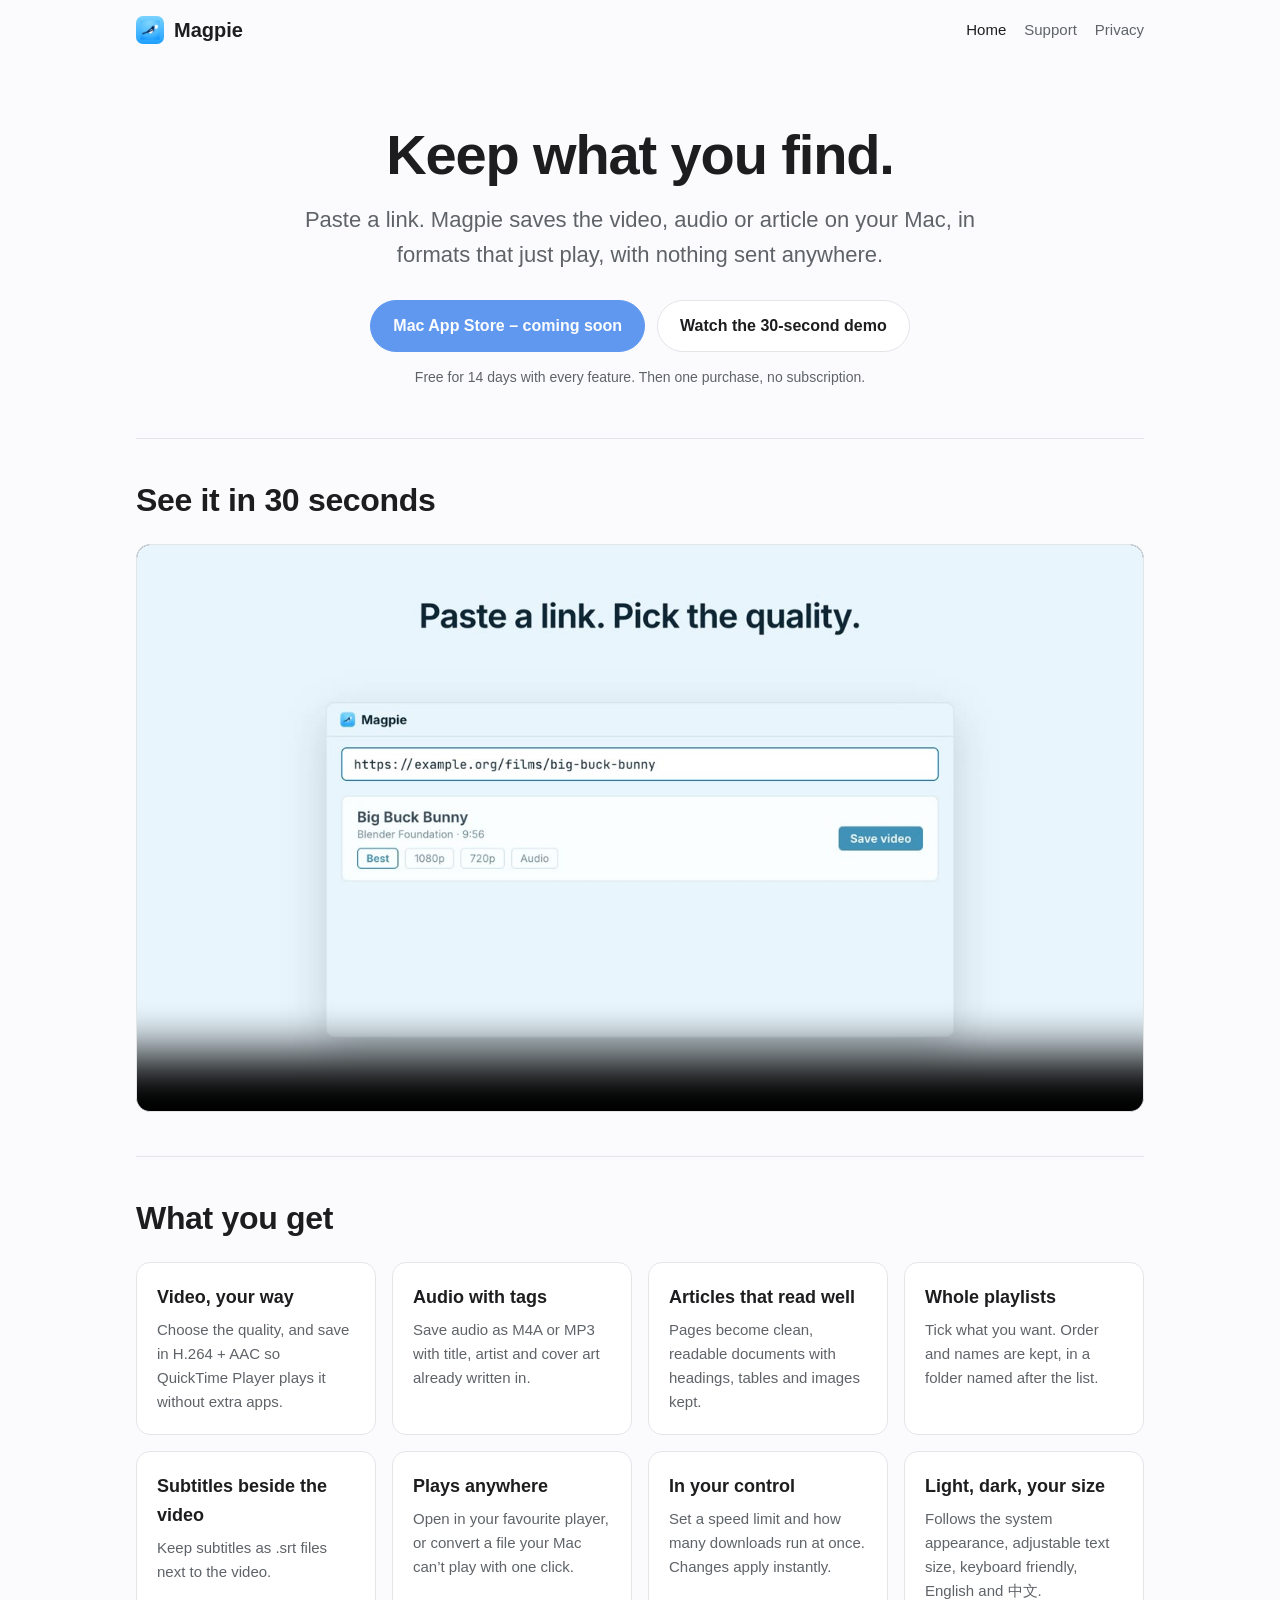
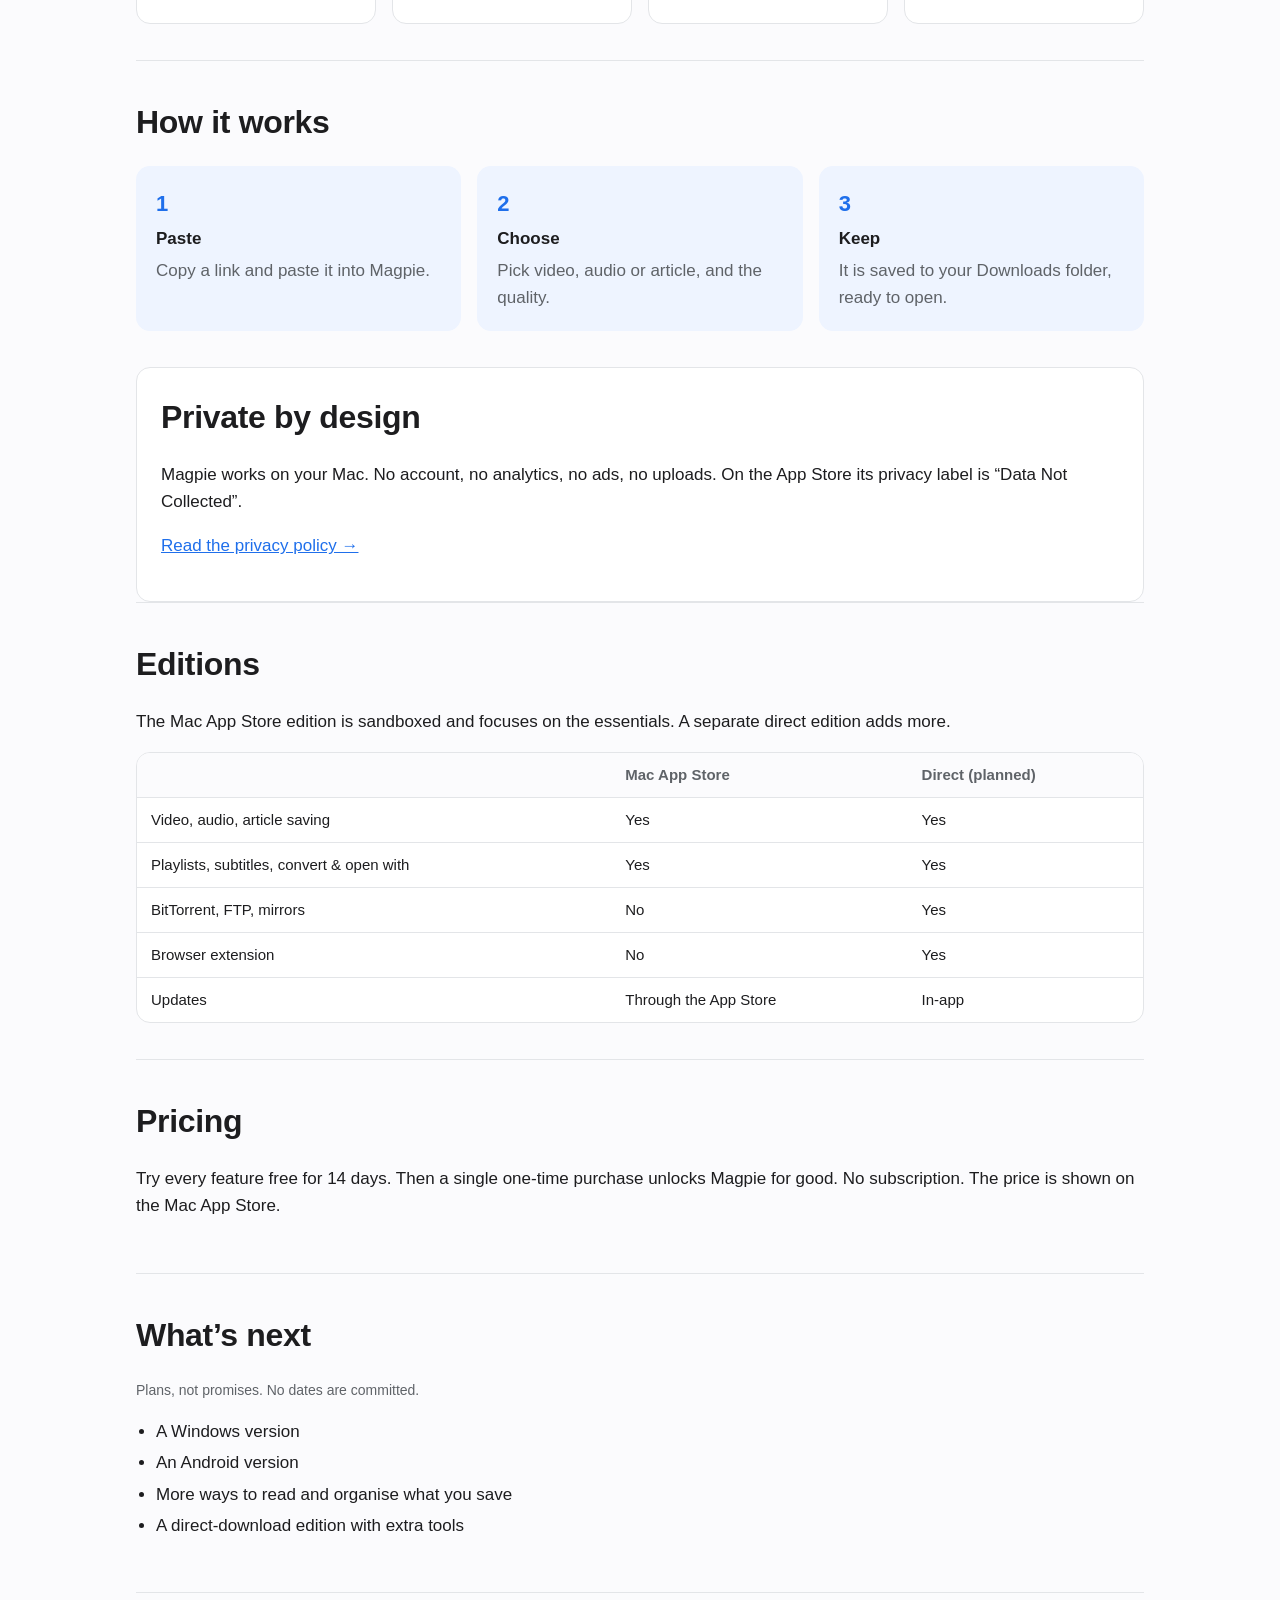
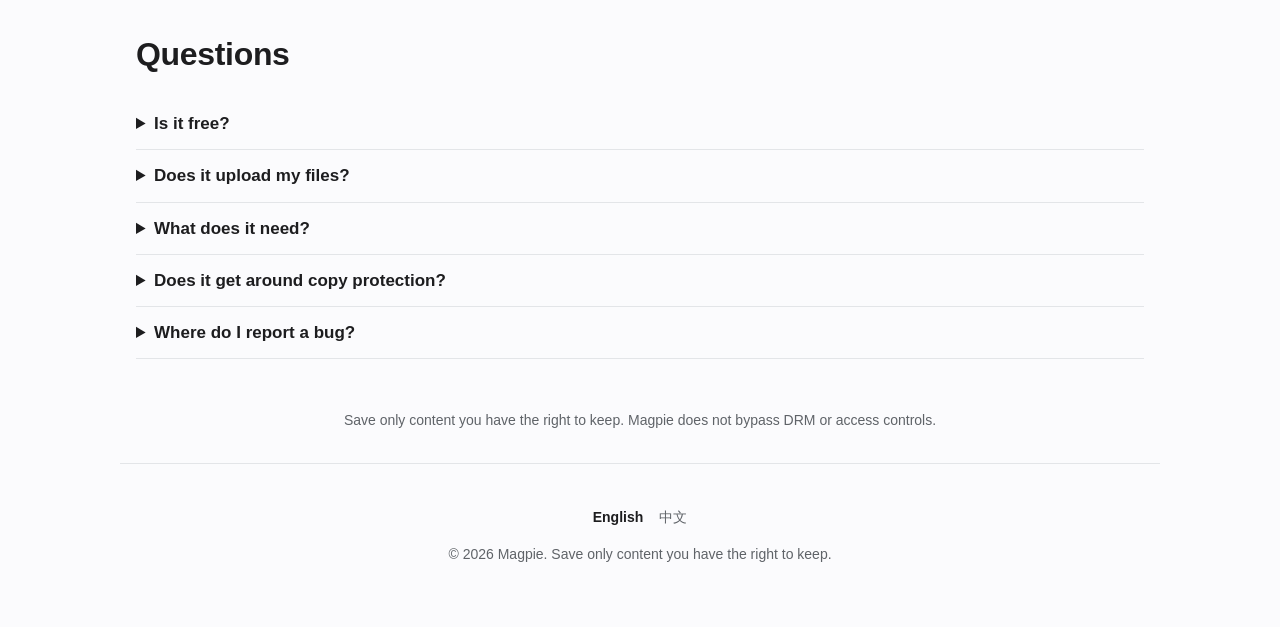
==== index.html @ 2645bd0b "Update site" ====
<!doctype html><meta charset="utf-8"><title>Magpie</title>
<script>
var l=(navigator.language||"en").toLowerCase();
var t=l.indexOf("zh")===0?"zh":"en";
location.replace("./"+t+"/index.html");
</script>
<noscript><a href="en/index.html">English</a> · <a href="zh/index.html">中文</a></noscript>
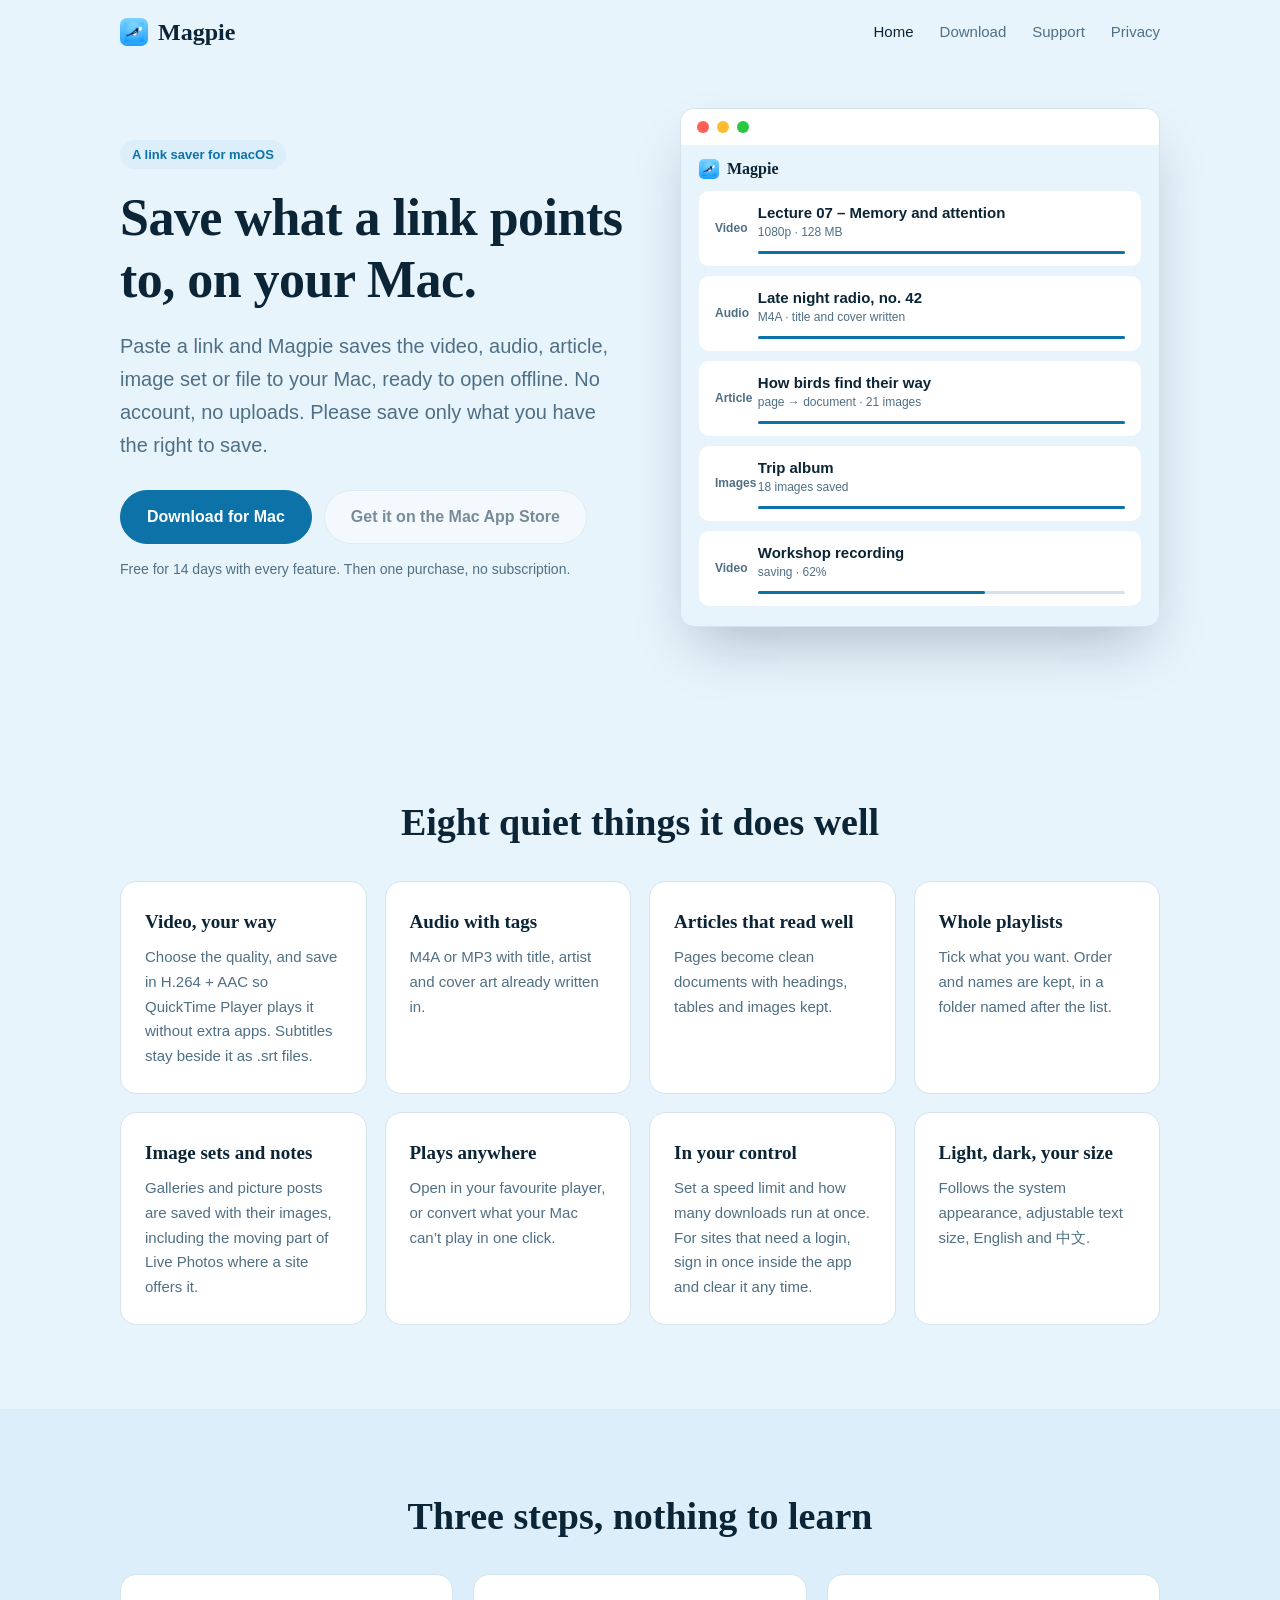
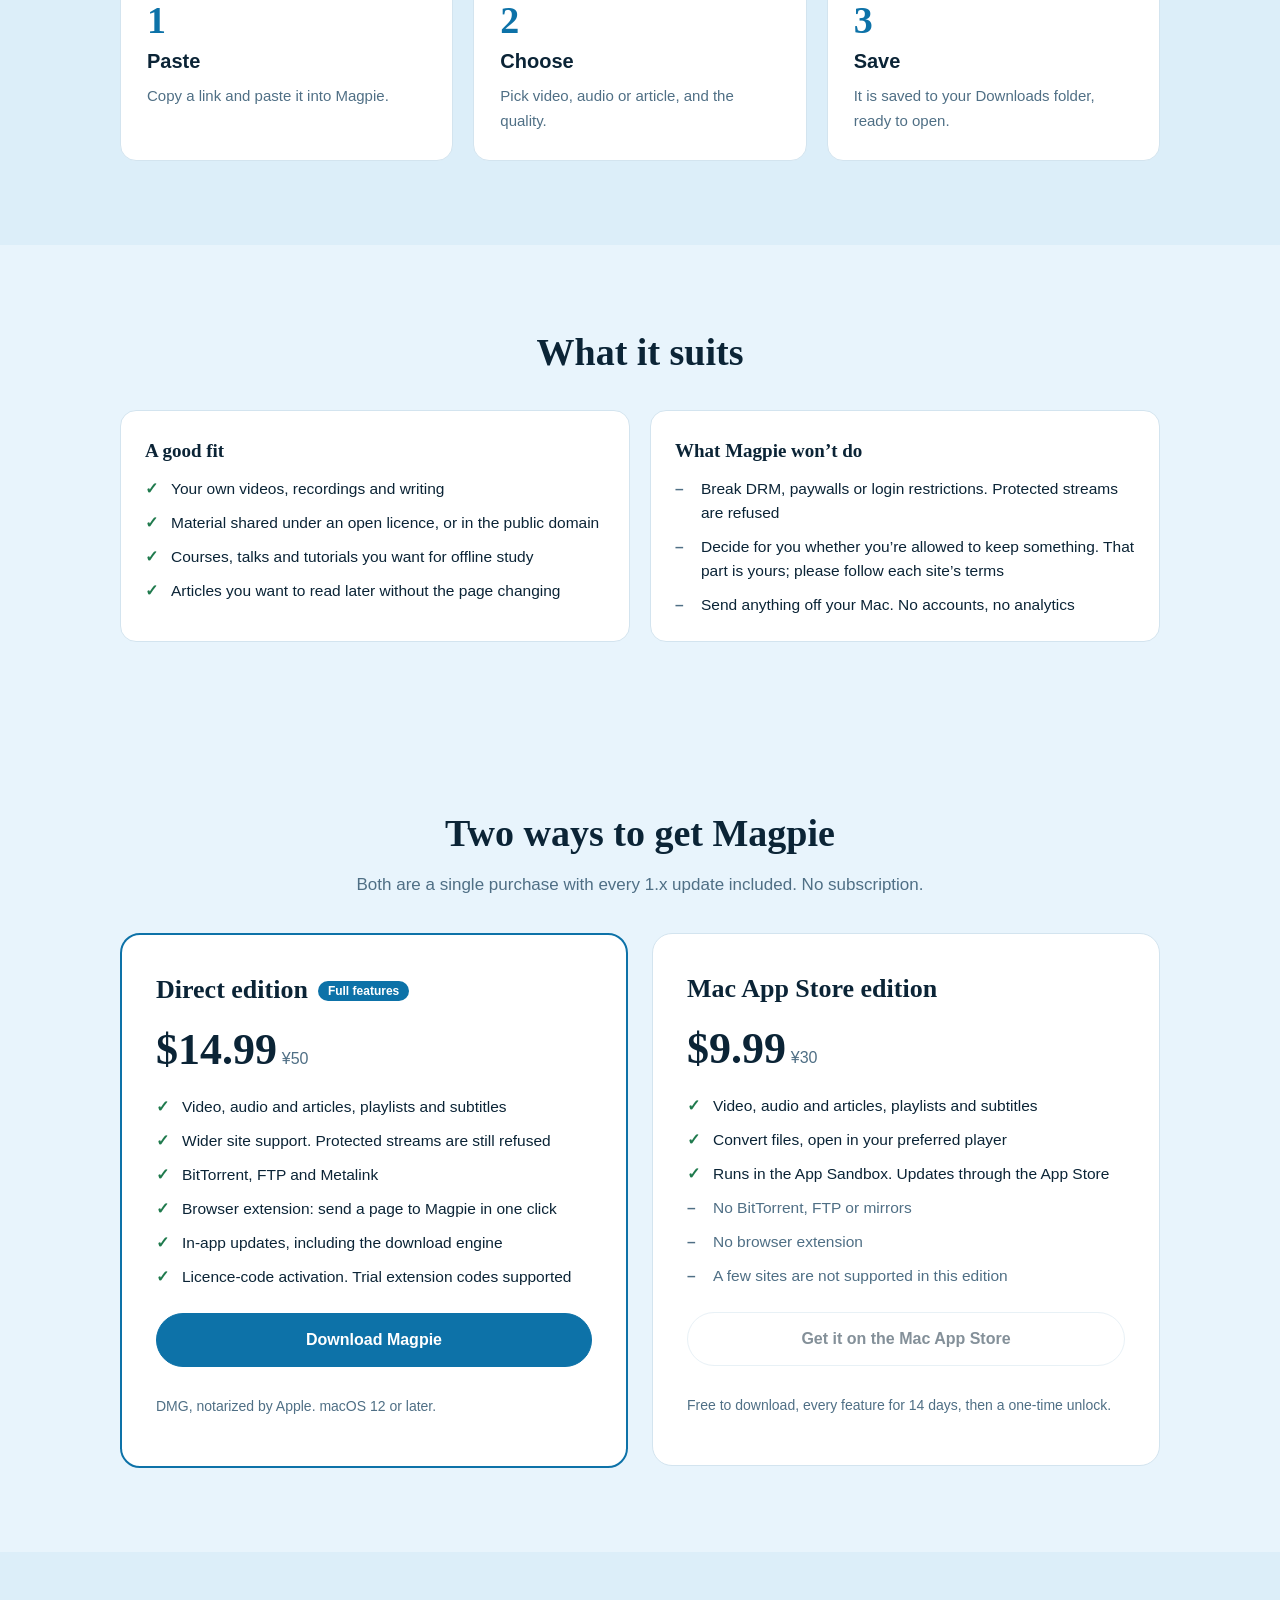
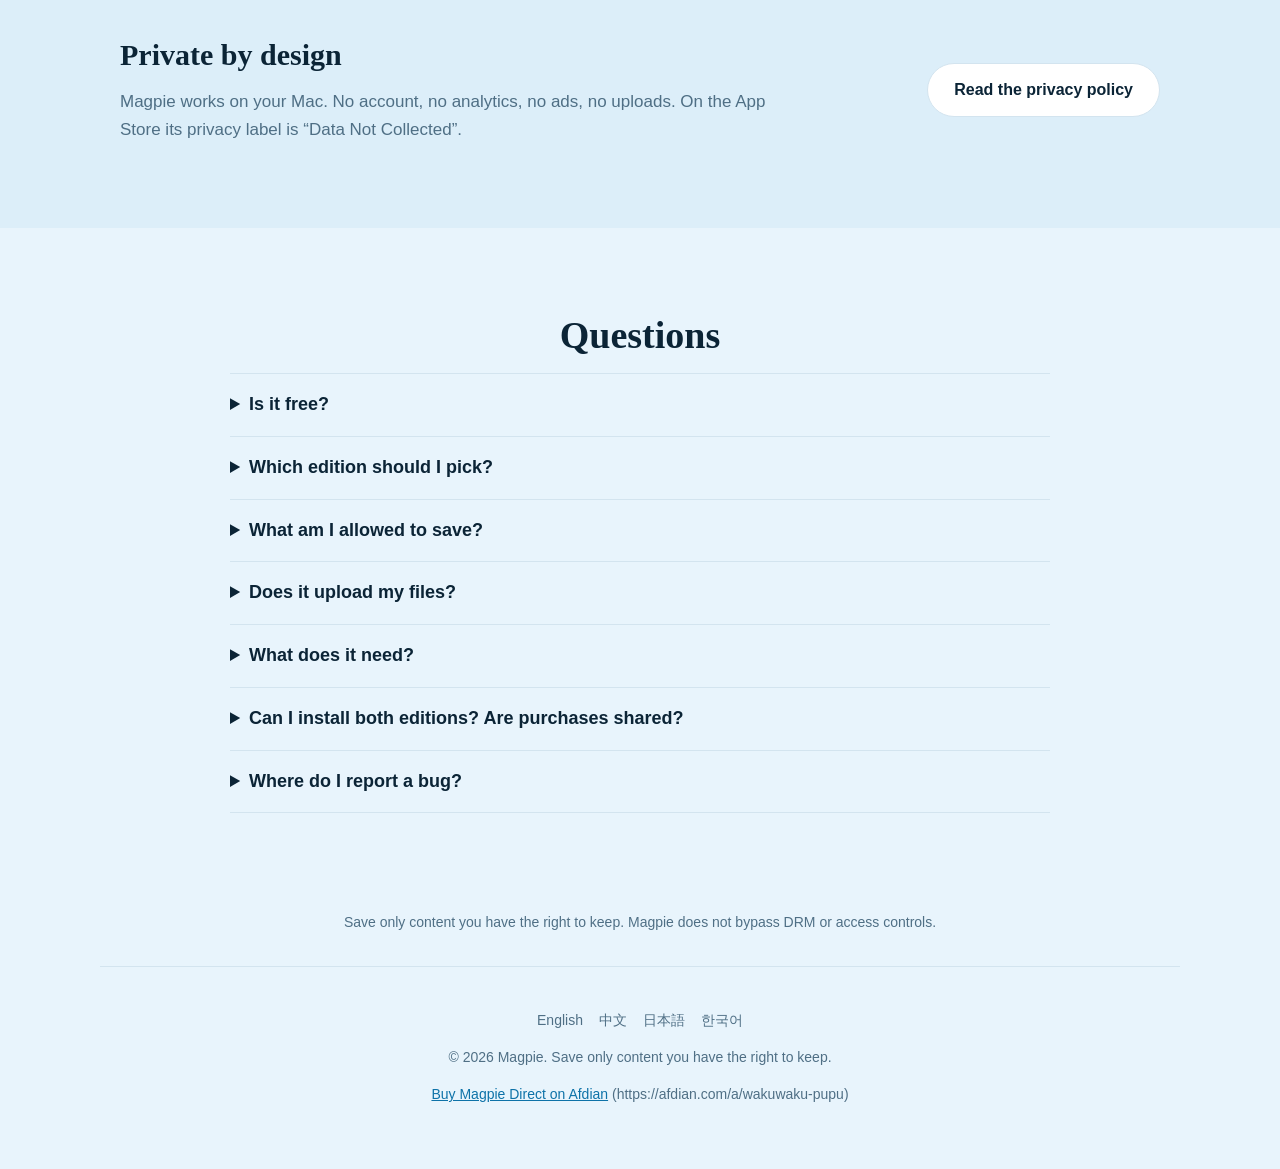
==== commit cac8ce38: "Update site" ====
--- a/index.html
+++ b/index.html
@@ -1,7 +1,7 @@
 <!doctype html><meta charset="utf-8"><title>Magpie</title>
 <script>
 var l=(navigator.language||"en").toLowerCase();
-var t=l.indexOf("zh")===0?"zh":"en";
+var t=l.indexOf("zh")===0?"zh":l.indexOf("ja")===0?"ja":l.indexOf("ko")===0?"ko":"en";
 location.replace("./"+t+"/index.html");
 </script>
-<noscript><a href="en/index.html">English</a> · <a href="zh/index.html">中文</a></noscript>
+<noscript><a href="en/index.html">English</a> · <a href="zh/index.html">中文</a> · <a href="ja/index.html">日本語</a> · <a href="ko/index.html">한국어</a></noscript>
